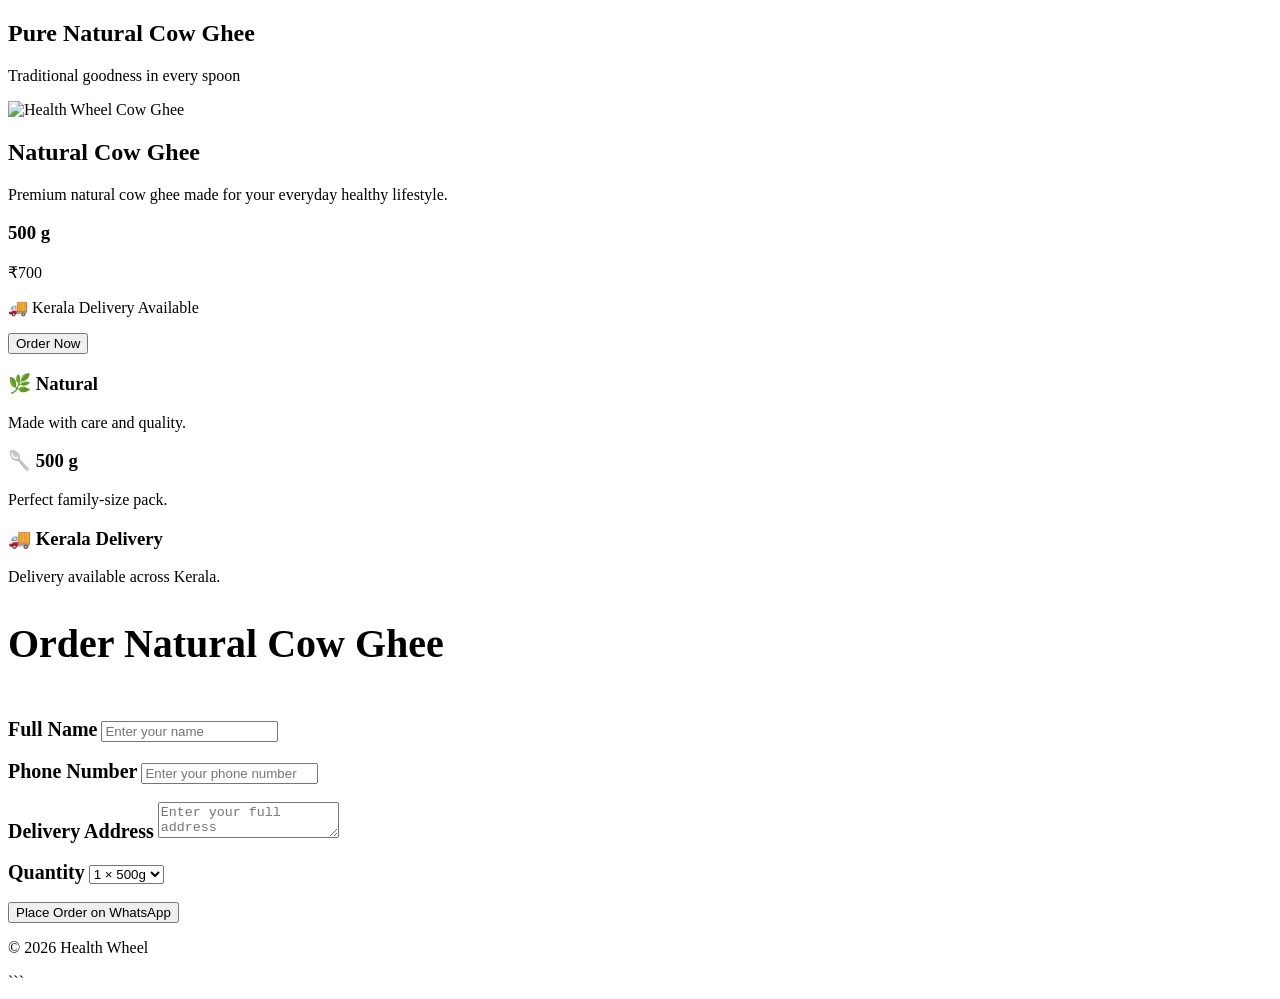
==== index.html @ 7d18a943 "Rename ghee store/index.html to index.html" ====
<!DOCTYPE html>
<html lang="en">
<head>
    <meta charset="UTF-8">
    <meta name="viewport" content="width=device-width, initial-scale=1.0">

    <title>Natural Cow Ghee | 500g</title>

    <link rel="stylesheet" href="style.css">
</head>

<body>

<section>

    <header>
        <h1>Pure Natural Cow Ghee</h1>
        <p>Traditional goodness in every spoon</p>
    </header>

    <main class="product">

        <div class="product-image">
            <div class="ghee-placeholder">
                <img class="ghee-image"
                     src="ghee.png"
                     alt="Health Wheel Cow Ghee">
            </div>
        </div>

        <div class="product-info">

            <h2>Natural Cow Ghee</h2>

            <p class="description">
                Premium natural cow ghee made for your everyday healthy lifestyle.
            </p>

            <h3>500 g</h3>

            <div class="price">
                ₹700
            </div>

            <p class="delivery">
                🚚 Kerala Delivery Available
            </p>

            <!-- This button scrolls to the order form -->
            <button onclick="goToOrder()">
                Order Now
            </button>

        </div>

    </main>


    <section class="features">

        <div>
            <h3>🌿 Natural</h3>
            <p>Made with care and quality.</p>
        </div>

        <div>
            <h3>🥄 500 g</h3>
            <p>Perfect family-size pack.</p>
        </div>

        <div>
            <h3>🚚 Kerala Delivery</h3>
            <p>Delivery available across Kerala.</p>
        </div>

    </section>


    <!-- ORDER FORM -->

    <section class="order-section" id="order">

        <h2 style="font-size: 40px;">Order Natural Cow Ghee</h2>

        <form id="orderForm"><br>
        <div>
            <label for="name"style="font-weight: bold;font-size: 20px;">Full Name</label>

            <input
                type="text"
                id="name"
                placeholder="Enter your name"
                required
            >
        </div><br>
<div>
            <label for="phone"style="font-weight: bold;font-size: 20px">Phone Number</label>

            <input
                type="tel"
                id="phone"
                placeholder="Enter your phone number"
                required
            >
</div><br>
<div>
            <label for="address"style="font-weight: bold;font-size: 20px">Delivery Address</label>

            <textarea
                id="address"
                placeholder="Enter your full address"
                required
            ></textarea>
</div><br>
<div>
            <label for="quantity"style="font-weight: bold;font-size: 20px">Quantity</label>

            <select id="quantity">

                <option value="1">1 × 500g</option>
                <option value="2">2 × 500g</option>
                <option value="3">3 × 500g</option>
                <option value="4">4 × 500g</option>

            </select>

</div><br>
            <button type="submit">
                Place Order on WhatsApp
            </button>

        </form>

    </section>


    <footer>
        <p>© 2026 Health Wheel</p>
    </footer>


</section>


<script>

    // Product "Order Now" button
    function goToOrder() {

        document.getElementById("order").scrollIntoView({
            behavior: "smooth"
        });

    }


    // Order form
    document.getElementById("orderForm").addEventListener("submit", function(e) {

        e.preventDefault();


        const name = document.getElementById("name").value;

        const phone = document.getElementById("phone").value;

        const address = document.getElementById("address").value;

        const quantity = document.getElementById("quantity").value;


        const price = 700;

        const total = quantity * price;


        const message =
            "Hello Health Wheel" +

            "I want to place an order." +

            "Product: Natural Cow Ghee" +

            "Size: 500g" +

            "Quantity: " + quantity + "" +

            "Total: ₹" + total + "" +

            "Customer Name: " + name + "" +

            "Phone: " + phone + "" +

            "Delivery Address: " + address;


        // Health Wheel WhatsApp number
        const whatsappNumber = "9744480644";


        const whatsappURL =
            "https://wa.me/" +
            whatsappNumber +
            "?text=" +
            encodeURIComponent(message);


        window.open(whatsappURL, "_blank");

    });

</script>

</body>
</html>
```
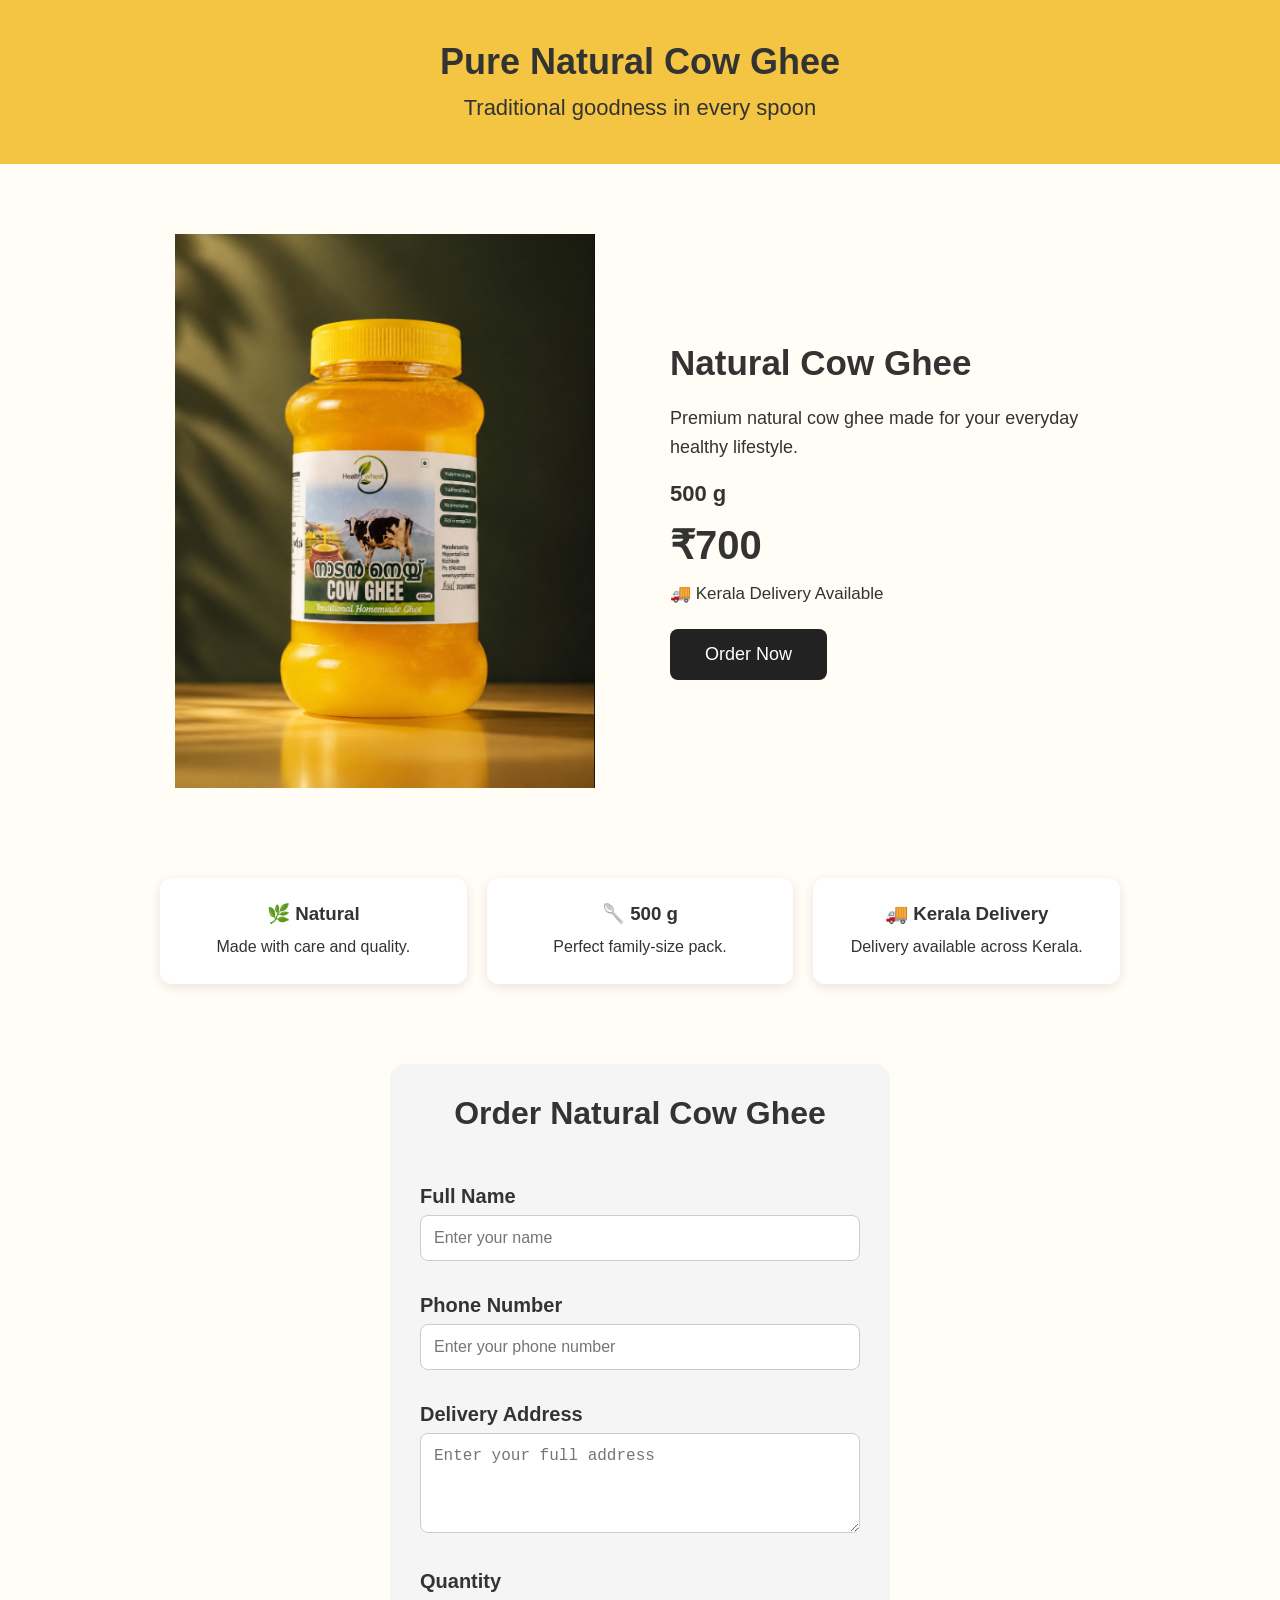
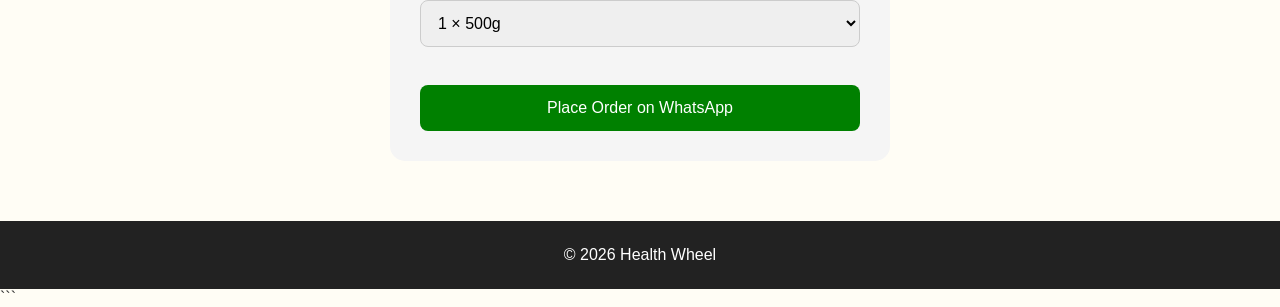
==== commit 0830296d: "Update index.html" ====
--- a/index.html
+++ b/index.html
@@ -80,11 +80,11 @@
 
     <section class="order-section" id="order">
 
-        <h2 style="font-size: 40px;">Order Natural Cow Ghee</h2>
+        <h2>Order Natural Cow Ghee</h2>
 
         <form id="orderForm"><br>
         <div>
-            <label for="name"style="font-weight: bold;font-size: 20px;">Full Name</label>
+            <label for="name"style="font-weight:bold;font-size:20px;">Full Name</label>
 
             <input
                 type="text"
@@ -214,3 +214,4 @@
 </body>
 </html>
 ```
+
--- a/style.css
+++ b/style.css
@@ -0,0 +1,530 @@
+* {
+    box-sizing: border-box;
+    margin: 0;
+    padding: 0;
+}
+
+html {
+    scroll-behavior: smooth;
+}
+
+body {
+    font-family: Arial, sans-serif;
+    background: #fffdf5;
+    color: #333;
+}
+
+/* =========================
+   HEADER
+========================= */
+
+header {
+    text-align: center;
+    padding: 40px 20px;
+    background: #f4c542;
+}
+
+header h1 {
+    font-size: 36px;
+    line-height: 1.2;
+    margin-bottom: 10px;
+}
+
+header p {
+    font-size: 22px;
+    line-height: 1.4;
+}
+
+
+/* =========================
+   PRODUCT
+========================= */
+
+.product {
+    max-width: 1000px;
+    margin: 50px auto;
+    padding: 20px;
+
+    display: flex;
+    gap: 60px;
+    align-items: center;
+}
+
+.product-image {
+    flex: 1;
+    text-align: center;
+}
+
+.ghee-placeholder {
+    width: 100%;
+    max-width: 450px;
+    height: auto;
+
+    margin: 0 auto;
+
+    display: flex;
+    justify-content: center;
+    align-items: center;
+}
+
+.ghee-image {
+    display: block;
+    width: 100%;
+    max-width: 420px;
+    height: auto;
+
+    object-fit: contain;
+}
+
+
+/* =========================
+   PRODUCT INFORMATION
+========================= */
+
+.product-info {
+    flex: 1;
+    text-align: left;
+}
+
+.product-info h2 {
+    font-size: 35px;
+    line-height: 1.2;
+    margin-bottom: 20px;
+}
+
+.description {
+    font-size: 18px;
+    line-height: 1.6;
+    margin-bottom: 20px;
+}
+
+.product-info h3 {
+    font-size: 22px;
+    margin: 10px 0;
+}
+
+.price {
+    font-size: 40px;
+    font-weight: bold;
+    margin: 15px 0;
+}
+
+.delivery {
+    margin-bottom: 25px;
+    font-size: 17px;
+}
+
+
+/* =========================
+   BUTTON
+========================= */
+
+button {
+    background: #222;
+    color: white;
+    border: none;
+
+    padding: 15px 35px;
+
+    font-size: 18px;
+    border-radius: 8px;
+
+    cursor: pointer;
+}
+
+button:hover {
+    background: #444;
+}
+
+
+/* =========================
+   FEATURES
+========================= */
+
+.features {
+    max-width: 1000px;
+    margin: 30px auto;
+
+    display: flex;
+    gap: 20px;
+
+    padding: 20px;
+}
+
+.features div {
+    flex: 1;
+
+    background: white;
+    padding: 25px;
+
+    text-align: center;
+
+    border-radius: 12px;
+
+    box-shadow: 0 3px 12px rgba(0,0,0,0.1);
+}
+
+.features h3 {
+    margin-bottom: 10px;
+}
+
+.features p {
+    line-height: 1.5;
+}
+
+
+/* =========================
+   ORDER SECTION
+========================= */
+
+.order-section {
+    max-width: 500px;
+    margin: 60px auto;
+    padding: 30px;
+
+    background: #f5f5f5;
+    border-radius: 15px;
+}
+
+.order-section h2 {
+    text-align: center;
+    font-size: 32px;
+    line-height: 1.2;
+    margin-bottom: 20px;
+}
+
+.order-section label {
+    display: block;
+    margin-top: 15px;
+
+    font-weight: bold;
+    font-size: 18px;
+}
+
+.order-section input,
+.order-section textarea,
+.order-section select {
+    width: 100%;
+
+    padding: 13px;
+    margin-top: 7px;
+
+    border: 1px solid #ccc;
+    border-radius: 8px;
+
+    font-size: 16px;
+}
+
+.order-section textarea {
+    height: 100px;
+    resize: vertical;
+}
+
+.order-section button {
+    width: 100%;
+
+    padding: 14px;
+    margin-top: 20px;
+
+    background: green;
+    color: white;
+
+    border: none;
+    border-radius: 8px;
+
+    font-size: 16px;
+}
+
+.order-section button:hover {
+    background: #087a08;
+}
+
+
+/* =========================
+   FOOTER
+========================= */
+
+footer {
+    margin-top: 50px;
+    padding: 25px;
+
+    text-align: center;
+
+    background: #222;
+    color: white;
+}
+
+
+/* =====================================================
+   MOBILE VIEW
+===================================================== */
+
+@media (max-width: 700px) {
+
+    /* HEADER */
+
+    header {
+        padding: 35px 15px 30px;
+    }
+
+    header h1 {
+        font-size: 30px;
+        line-height: 1.2;
+        margin-bottom: 12px;
+    }
+
+    header p {
+        font-size: 18px;
+        line-height: 1.4;
+    }
+
+
+    /* PRODUCT - VERTICAL */
+
+    .product {
+        width: 100%;
+        margin: 0 auto;
+
+        padding: 30px 20px 45px;
+
+        display: flex;
+        flex-direction: column;
+
+        gap: 0;
+
+        text-align: center;
+    }
+
+
+    /* PRODUCT IMAGE */
+
+    .product-image {
+        width: 100%;
+        flex: none;
+
+        margin-bottom: 35px;
+    }
+
+    .ghee-placeholder {
+        width: 100%;
+        max-width: 340px;
+
+        height: auto;
+
+        margin: 0 auto;
+    }
+
+    .ghee-image {
+        display: block;
+
+        width: 100%;
+        max-width: 340px;
+
+        height: auto;
+
+        margin: 0 auto;
+    }
+
+
+    /* PRODUCT TEXT */
+
+    .product-info {
+        width: 100%;
+        flex: none;
+
+        text-align: center;
+    }
+
+
+    /* THIS CREATES THE SPACE
+       BETWEEN IMAGE AND TITLE */
+
+    .product-info h2 {
+        font-size: 32px;
+
+        line-height: 1.2;
+
+        margin-top: 0;
+        margin-bottom: 20px;
+    }
+
+
+    .description {
+        font-size: 17px;
+
+        line-height: 1.55;
+
+        max-width: 360px;
+
+        margin: 0 auto 25px;
+    }
+
+
+    .product-info h3 {
+        font-size: 22px;
+
+        margin: 10px 0 15px;
+    }
+
+
+    .price {
+        font-size: 42px;
+
+        line-height: 1;
+
+        margin: 15px 0 25px;
+    }
+
+
+    .delivery {
+        font-size: 17px;
+
+        margin-bottom: 30px;
+    }
+
+
+    /* ORDER NOW */
+
+    .product-info button {
+        display: block;
+
+        width: 100%;
+        max-width: 300px;
+
+        margin: 0 auto;
+
+        padding: 16px 20px;
+
+        font-size: 18px;
+    }
+
+
+    /* =========================
+       FEATURES
+    ========================= */
+
+    .features {
+        width: calc(100% - 30px);
+
+        margin: 10px auto 40px;
+
+        padding: 20px;
+
+        display: flex;
+        flex-direction: column;
+
+        gap: 15px;
+    }
+
+    .features div {
+        width: 100%;
+
+        padding: 22px 15px;
+    }
+
+
+    /* =========================
+       ORDER FORM
+    ========================= */
+
+    .order-section {
+        width: calc(100% - 30px);
+
+        margin: 40px auto;
+
+        padding: 25px 20px;
+
+        border-radius: 15px;
+    }
+
+    .order-section h2 {
+        font-size: 28px;
+
+        line-height: 1.2;
+
+        margin-bottom: 20px;
+    }
+
+    .order-section label {
+        font-size: 17px;
+    }
+
+    .order-section input,
+    .order-section textarea,
+    .order-section select {
+        width: 100%;
+
+        font-size: 16px;
+
+        padding: 13px;
+    }
+
+    .order-section button {
+        width: 100%;
+
+        padding: 15px;
+
+        font-size: 16px;
+    }
+
+
+    /* FOOTER */
+
+    footer {
+        margin-top: 40px;
+
+        padding: 22px 15px;
+    }
+}
+
+
+/* =====================================================
+   SMALL PHONES
+===================================================== */
+
+@media (max-width: 380px) {
+
+    header h1 {
+        font-size: 27px;
+    }
+
+    header p {
+        font-size: 17px;
+    }
+
+    .product {
+        padding-left: 15px;
+        padding-right: 15px;
+    }
+
+    .product-image {
+        margin-bottom: 32px;
+    }
+
+    .ghee-placeholder,
+    .ghee-image {
+        max-width: 300px;
+    }
+
+    .product-info h2 {
+        font-size: 28px;
+    }
+
+    .description {
+        font-size: 16px;
+    }
+
+    .price {
+        font-size: 38px;
+    }
+
+    .features {
+        width: calc(100% - 20px);
+        padding: 15px;
+    }
+
+    .order-section {
+        width: calc(100% - 20px);
+        padding: 20px 15px;
+    }
+}
